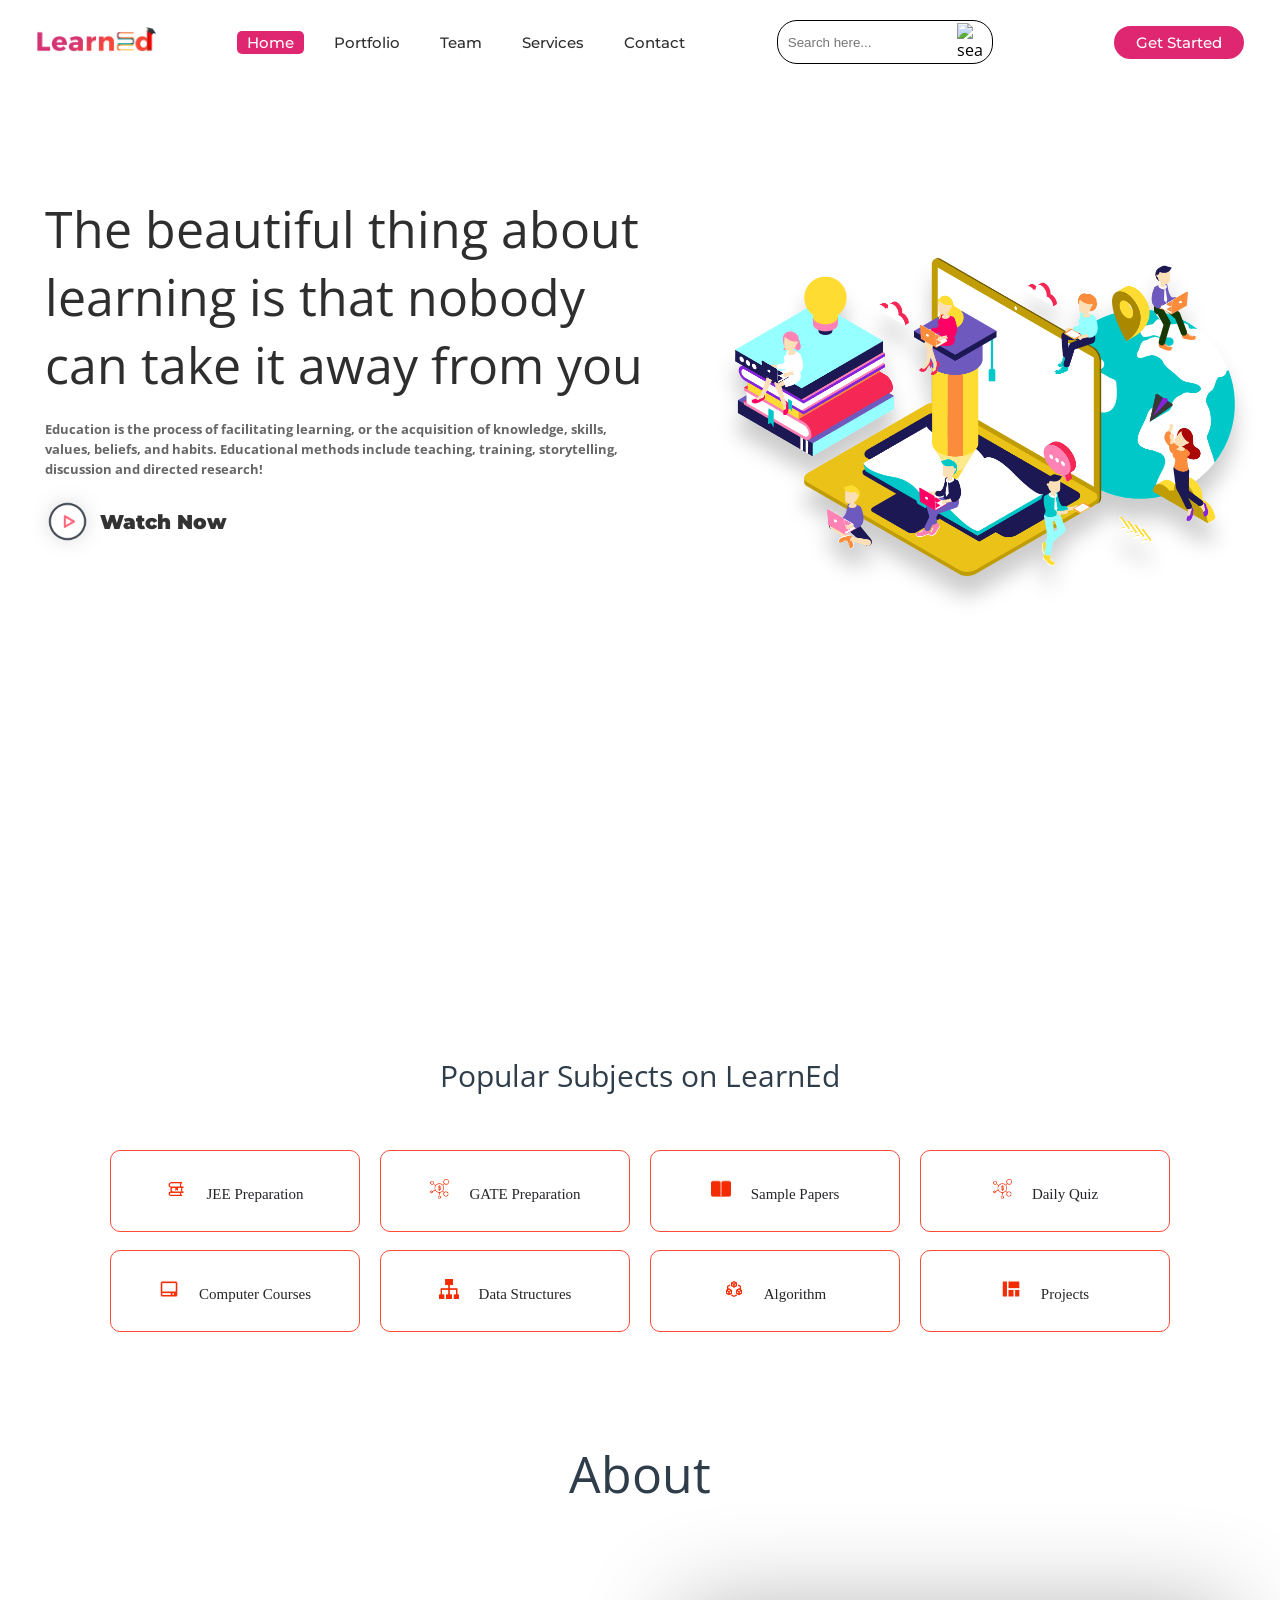
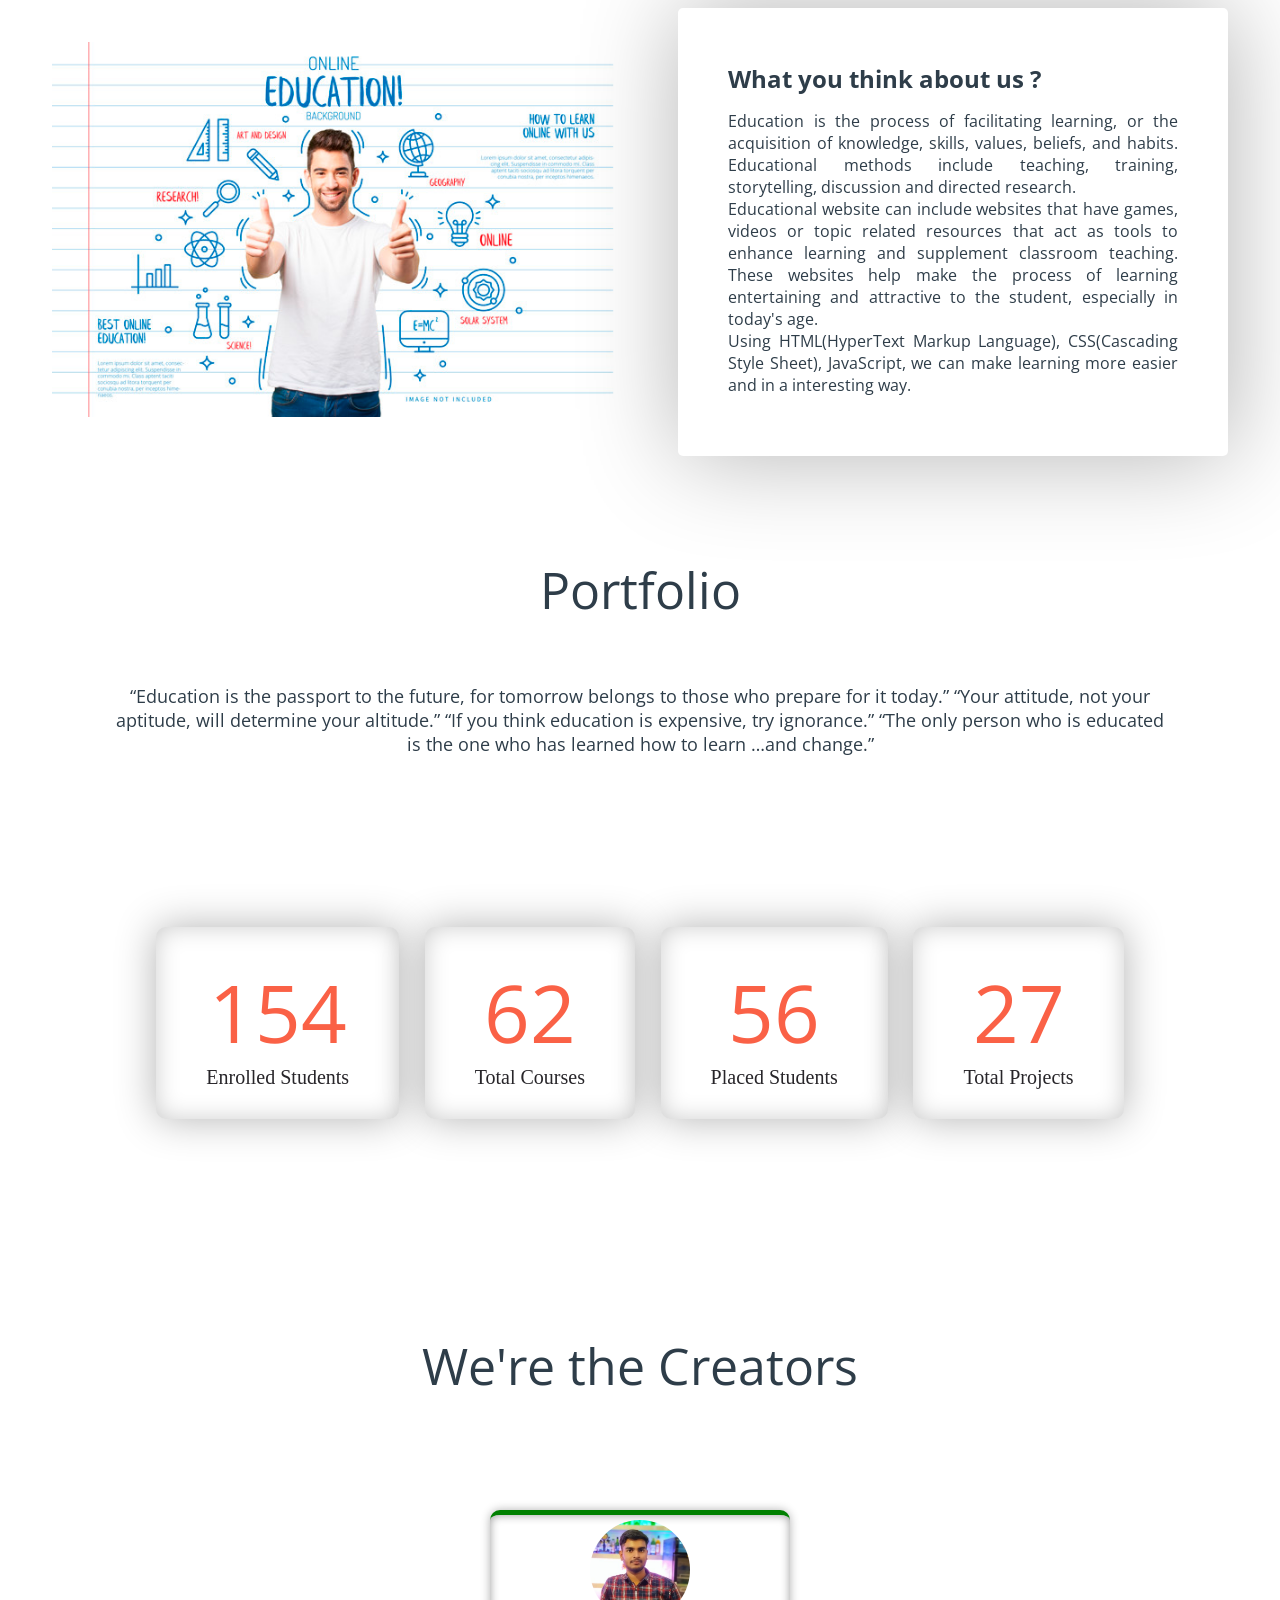
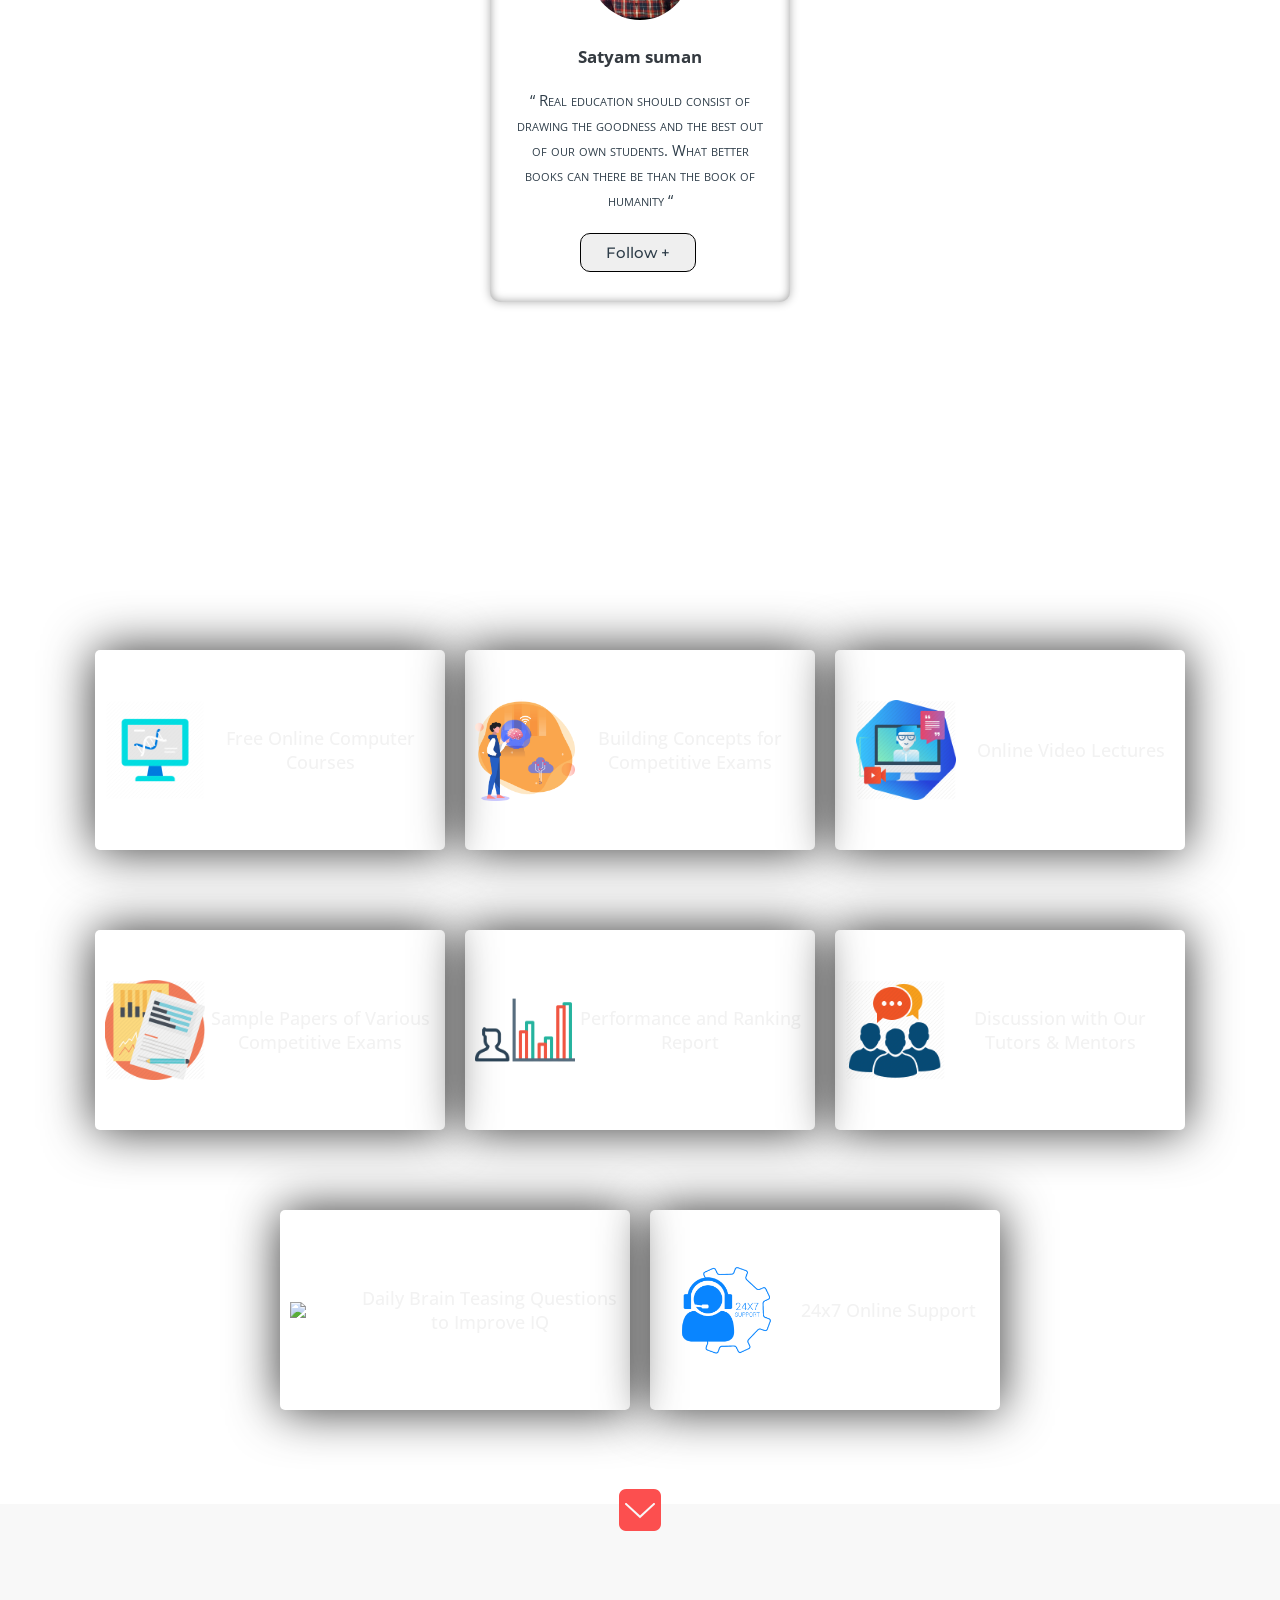
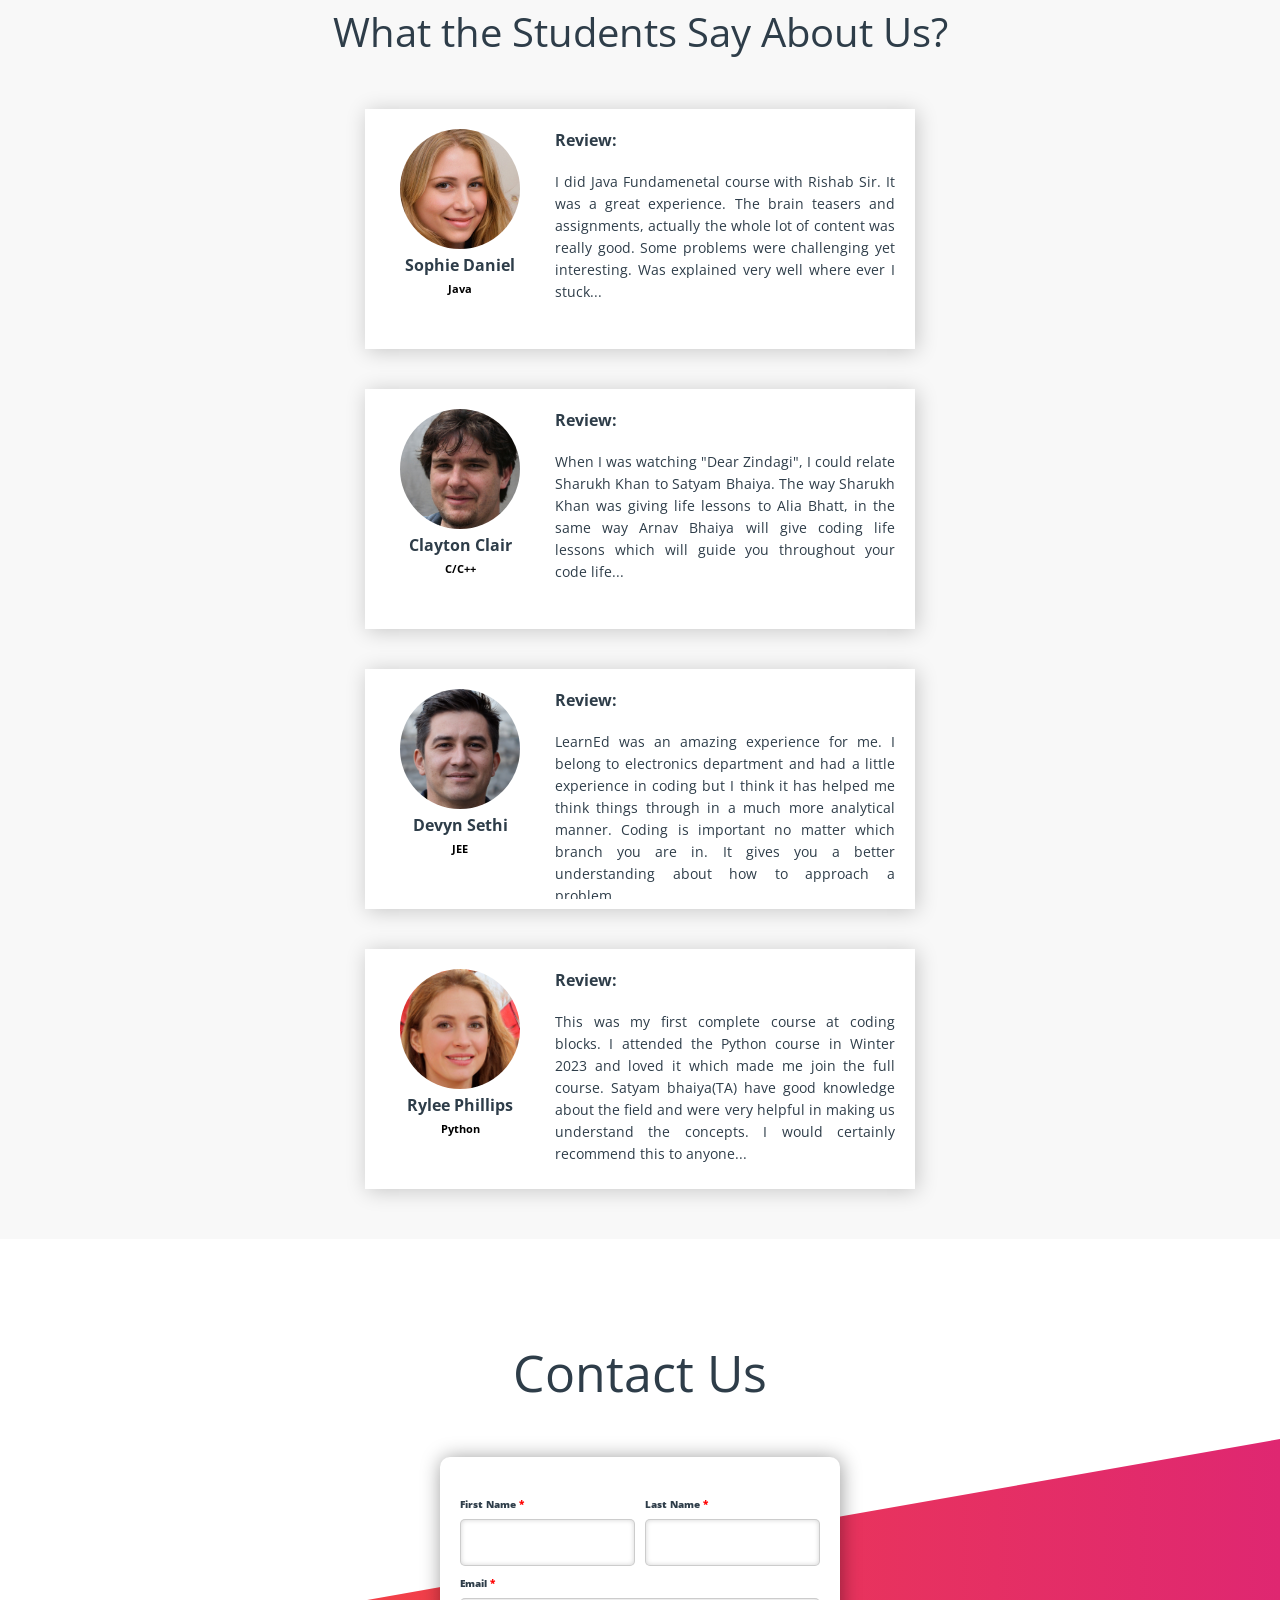
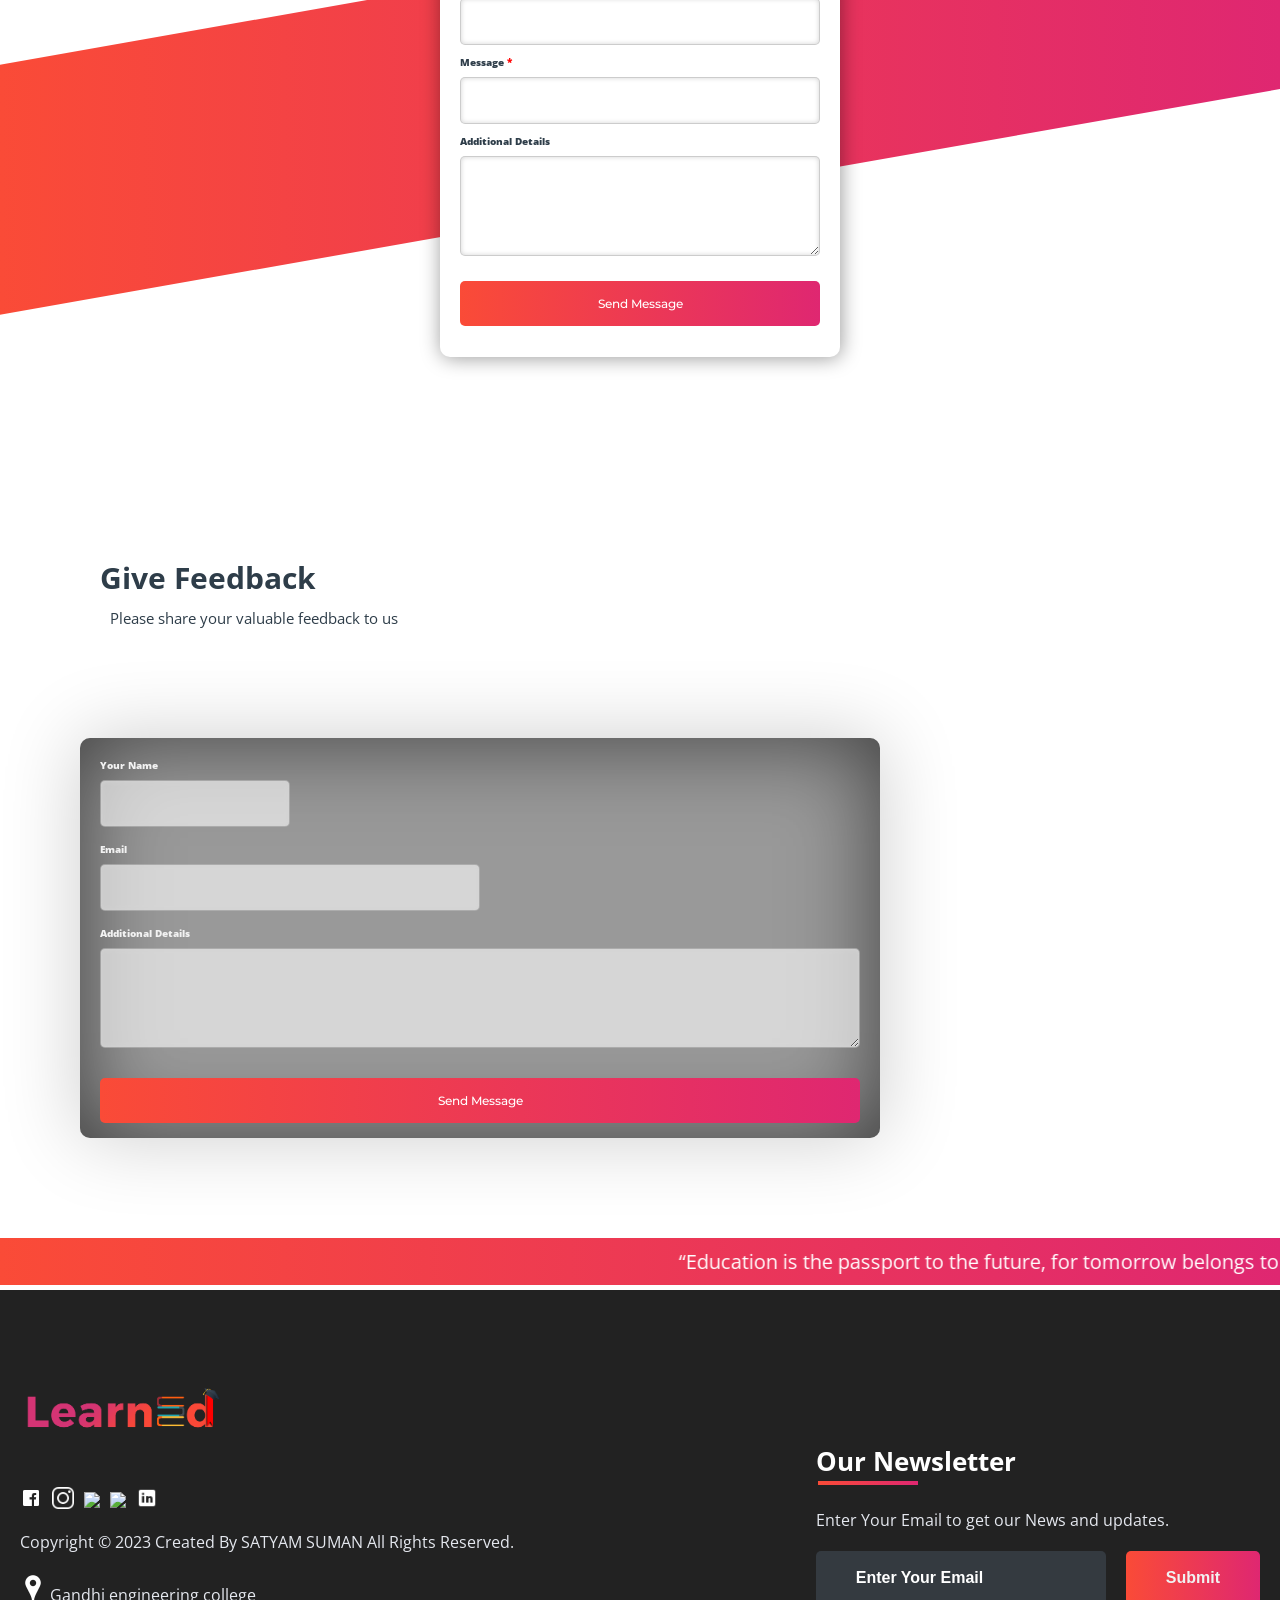
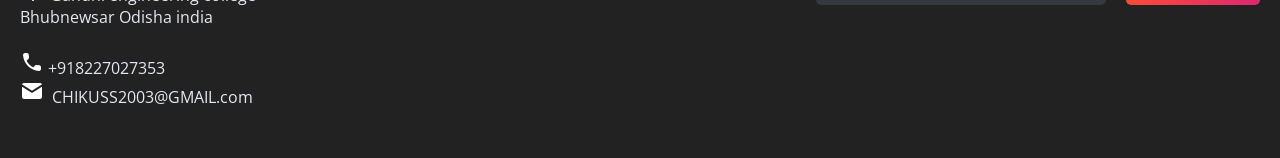
==== index.html @ b63e93ed "Add files via upload" ====
<!DOCTYPE html>
<html>
<head>
	<link rel="shortcut icon" type="png" href="images/icon/favicon.png">
	<meta charset="utf-8">
	<meta http-equiv="X-UA-Comaptible" content="IE=edge">
	<title>LearnEd</title>
	<meta name="desciption" content="">
	<meta name="viewport" content="width=device-width, initial-scale=1">
	<link rel="stylesheet" type="text/css" href="style.css">
	<script type="text/javascript" src="script.js"></script>
	<script src="https://code.jquery.com/jquery-3.2.1.js"></script>
	<script>
		$(window).on('scroll', function(){
  			if($(window).scrollTop()){
  			  $('nav').addClass('black');
 			 }else {
 		   $('nav').removeClass('black');
 		 }
		})
	</script>
</head>
<body>
<!-- Navigation Bar -->
	<header id="header">
		<nav>
			<div class="logo"><img src="images/icon/logo.png" alt="logo"></div>
			<ul>
				<li><a class="active" href="">Home</a></li>
				<li><a href="#portfolio_section">Portfolio</a></li>
				<li><a href="#team_section">Team</a></li>
				<li><a href="#services_section">Services</a></li>
				<li><a href="#contactus_section">Contact</a></li>
			</ul>
			<div class="srch"><input type="text" class="search" placeholder="Search here..."><img src="images/icon/search.png" alt="search" onclick=slide()></div>
			<a class="get-started" href="login.html">Get Started</a>
			<img src="images/icon/menu.png" class="menu" onclick="sideMenu(0)" alt="menu">
		</nav>
		<div class="head-container">
			<div class="quote">
				<p>The beautiful thing about learning is that nobody can take it away from you</p>
				<h5>Education is the process of facilitating learning, or the acquisition of knowledge, skills, values, beliefs, and habits. Educational methods include teaching, training, storytelling, discussion and directed research!</h5>
				<div class="play">
					<img src="images/icon/play.png" alt="play"><span><a href="25" target="_blank">Watch Now</a></span>
				</div>
			</div>
			<div class="svg-image">
				<img src="images/extra/svg1.jpg" alt="svg">
			</div>
		</div>
		<div class="side-menu" id="side-menu">
			<div class="close" onclick="sideMenu(1)"><img src="images/icon/close.png" alt=""></div>
			<div class="user">
				<img src="images/creator/1.png.jpg" alt="Username">
				<p>satyamsuman22</p>
			</div>
			<ul>
				<li><a href="#about_section">About</a></li>
				<li><a href="#portfolio_section">Portfolio</a></li>
				<li><a href="#team_section">Team</a></li>
				<li><a href="#services_section">Services</a></li>
				<li><a href="#contactus_section">Contact</a></li>
				<li><a href="#feedBACK">Feedback</a></li>
			</ul>
		</div>
	</header>


<!-- Some Popular Subjects -->
	<div class="title">
		<span>Popular Subjects on LearnEd</span>
	</div>
	<br><br>
	<div class="course">
		<center><div class="cbox">
		<div class="det"><a href="subjects/jee.html"><img src="images/courses/book.png">JEE Preparation</a></div>
		<div class="det"><a href="subjects/gate.html"><img src="images/courses/d1.png">GATE Preparation</a></div>
		<div class="det"><a href="subjects/jee.html#sample_papers"><img src="images/courses/paper.png">Sample Papers</a></div>
		<div class="det"><a href="subjects/quiz.html"><img src="images/courses/d1.png">Daily Quiz</a></div>
		</div></center>
		<div class="cbox">
		<div class="det"><a href="subjects/computer_courses.html"><img src="images/courses/computer.png">Computer Courses</a></div>
		<div class="det"><a href="subjects/computer_courses.html#data"><img src="images/courses/data.png">Data Structures</a></div>
		<div class="det"><a href="subjects/computer_courses.html#algo"><img src="images/courses/algo.png">Algorithm</a></div>
		<div class="det det-last"><a href="subjects/computer_courses.html#projects"><img src="images/courses/projects.png">Projects</a></div>
		</div>
	</div>

	
<!-- ABOUT -->
	<div class="diffSection" id="about_section">
		<center><p style="font-size: 50px; padding: 100px">About</p></center>
		<div class="about-content">
				<div class="side-image">
					<img class="sideImage" src="images/extra/e3.jpg">
				</div>
				<div class="side-text">
					<h2>What you think about us ?</h2>
					<p>Education is the process of facilitating learning, or the acquisition of knowledge, skills, values, beliefs, and habits. Educational methods include teaching, training, storytelling, discussion and directed research.<br> Educational website can include websites that have games, videos or topic related resources that act as tools to enhance learning and supplement classroom teaching. These websites help make the process of learning entertaining and attractive to the student, especially in today's age. <br>Using HTML(HyperText Markup Language), CSS(Cascading Style Sheet), JavaScript, we can make learning more easier and in a interesting way.</p>
				</div>
		</div>
	</div>


<!-- PORTFOLIO -->
	<div class="diffSection" id="portfolio_section">
		<center><p style="font-size: 50px; padding: 100px; padding-bottom: 40px;">Portfolio</p></center>
		<div class="content">
			<p>
				“Education is the passport to the future, for tomorrow belongs to those who prepare for it today.” “Your attitude, not your aptitude, will determine your altitude.” “If you think education is expensive, try ignorance.” “The only person who is educated is the one who has learned how to learn …and change.”
			</p>
		</div>
	</div>
	<div class="extra">
		<p>We're increasing this data every year</p>
		<div class="smbox">
		<span><center><div class="data">154</div><div class="det">Enrolled Students</div></center></span>
		<span><center><div class="data">62</div><div class="det">Total Courses</div></center></span>
		<span><center><div class="data">56</div><div class="det">Placed Students</div></center></span>
		<span><center><div class="data">27</div><div class="det">Total Projects</div></center></span>
		</div>
	</div>


<!-- TEAM -->
	<div class="diffSection" id="team_section">
		<center><p style="font-size: 50px; padding-top: 100px; padding-bottom: 60px;">We're the Creators</p></center>
		<div class="totalcard">
			<div class="card">
				<center><img src="images/creator/1.png.jpg"></center>
				<center><div class="card-title">Satyam suman</div>
				<div id="detail">
					<p>“ Real education should consist of drawing the goodness and the best out of our own students. What better books can there be than the book of humanity “</p>
					<div class="duty"></div>
					<a href="https://www.linkedin.com/in/satyam-suman-3a633222a/" target="_blank"><button class="btn-akhil">Follow +</button></a>
				</div>
				</center>
			</div>
		</div>
	</div>


<!-- SERVICES -->
	<div class="service-swipe">
		<div class="diffSection" id="services_section">
		<center><p style="font-size: 50px; padding: 100px; padding-bottom: 40px; color: #fff;">Services</p></center>
		</div>
		<a href="subjects/computer_courses.html"><div class="s-card"><img src="images/icon/computer-courses.png"><p>Free Online Computer Courses</p></div></a>
		<a href="subjects/jee.html"><div class="s-card"><img src="images/icon/brainbooster.png"><p>Building Concepts for Competitive Exams</p></div></a>
		<a href="#"><div class="s-card"><img src="images/icon/online-tutorials.png"><p>Online Video Lectures</p></div></a>
		<a href="subjects/jee.html#sample_papers"><div class="s-card"><img src="images/icon/papers.jpg"><p>Sample Papers of Various Competitive Exams</p></div></a>
		<a href="#"><div class="s-card"><img src="images/icon/p3.png"><p>Performance and Ranking Report</p></div></a>
		<a href="#contactus_section"><div class="s-card"><img src="images/icon/discussion.png"><p>Discussion with Our Tutors & Mentors</p></div></a>
		<a href="subjects/quiz.html"><div class="s-card"><img src="images/icon/q1.png"><p>Daily Brain Teasing Questions to Improve IQ</p></div></a>
		<a href="#contactus_section"><div class="s-card"><img src="images/icon/help.png"><p>24x7 Online Support</p></div></a>
	</div>

<!-- Reviews by Students -->
<div id="makeitfull">
	<a href="#review_section"><img src="images/icon/makeitfull.png"></a>
</div>
<div class="review">
	<div class="diffSection" id="review_section">
		<center><p style="font-size: 40px; padding: 100px; padding-bottom: 40px; color: #2E3D49;">What the Students Say About Us?</p></center>
	</div>
	<div class="rev-container">
		<div class="rev-card">
			<div class="identity">
				<img src="images/creator/humanNotExist1.jpg"><p>Sophie Daniel</p>
				<h6>Java</h6>
				<div class="rating"><img src="images/icon/star.png"><img src="images/icon/star.png"><img src="images/icon/star.png"><img src="images/icon/star.png"><img src="images/icon/star.png"></div>
			</div>
			<div class="rev-cont">
				<p id="title">Review:</p>
				<p id="content">
					I did Java Fundamenetal course with Rishab Sir. It was a great experience. The brain teasers and assignments, actually the whole lot of content was really good. Some problems were challenging yet interesting. Was explained very well where ever I stuck...
				</p>
			</div>
		</div>
		<div class="rev-card">
			<div class="identity">
				<img src="images/creator/humanNotExist2.jpg"><p>Clayton Clair</p>
				<h6>C/C++</h6>
				<div class="rating"><img src="images/icon/star.png"><img src="images/icon/star.png"><img src="images/icon/star.png"><img src="images/icon/star.png"><img src="images/icon/star.png"></div>
			</div>
			<div class="rev-cont">
				<p id="title">Review:</p>
				<p id="content">
					When I was watching "Dear Zindagi", I could relate Sharukh Khan to Satyam Bhaiya. The way Sharukh Khan was giving life lessons to Alia Bhatt, in the same way Arnav Bhaiya will give coding life lessons which will guide you throughout your code life...
				</p>
			</div>
		</div>
		<div class="rev-card">
			<div class="identity">
				<img src="images/creator/humanNotExist3.jpg"><p>Devyn Sethi</p>
				<h6>JEE</h6>
				<div class="rating"><img src="images/icon/star.png"><img src="images/icon/star.png"><img src="images/icon/star.png"><img src="images/icon/star.png"><img src="images/icon/star.png"></div>
			</div>
			<div class="rev-cont">
				<p id="title">Review:</p>
				<p id="content">
					LearnEd was an amazing experience for me. I belong to electronics department and had a little experience in coding but I think it has helped me think things through in a much more analytical manner. Coding is important no matter which branch you are in. It gives you a better understanding about how to approach a problem...
				</p>
			</div>
		</div>
		<div class="rev-card">
			<div class="identity">
				<img src="images/creator/humanNotExist4.jpg"><p>Rylee Phillips</p>
				<h6>Python</h6>
				<div class="rating"><img src="images/icon/star.png"><img src="images/icon/star.png"><img src="images/icon/star.png"><img src="images/icon/star.png"><img src="images/icon/star.png"></div>
			</div>
			<div class="rev-cont">
				<p id="title">Review:</p>
				<p id="content">
					This was my first complete course at coding blocks. I attended the Python course in Winter 2023 and loved it which made me join the full course. Satyam bhaiya(TA) have good knowledge about the field and were very helpful in making us understand the concepts. I would certainly recommend this to anyone...
				</p>
			</div>
		</div>
	</div>
</div>

<!-- CONTACT US -->
	<div class="diffSection" id="contactus_section">
		<center><p style="font-size: 50px; padding: 100px">Contact Us</p></center>
		<div class="csec"></div>
		<div class="back-contact">
			<div class="cc">
			<form action="mailto:satyamsuman2003@gmail.com" method="post" enctype="text/plain">
				<label>First Name <span class="imp">*</span></label><label style="margin-left: 185px">Last Name <span class="imp">*</span></label><br>
				<center>
				<input type="text" name="" style="margin-right: 10px; width: 175px" required="required"><input type="text" name="lname" style="width: 175px" required="required"><br>
				</center>
				<label>Email <span class="imp">*</span></label><br>
				<input type="email" name="mail" style="width: 100%" required="required"><br>
				<label>Message <span class="imp">*</span></label><br>
				<input type="text" name="message" style="width: 100%" required="required"><br>
				<label>Additional Details</label><br>
				<textarea name="addtional"></textarea><br>
				<button type="submit" id="csubmit">Send Message</button>
			</form>
			</div>
		</div>
	</div>


<!-- FEEDBACK -->
	<div class="title2" id="feedBACK">
		<span>Give Feedback</span>
		<div class="shortdesc2">
			<p>Please share your valuable feedback to us</p>
		</div>
	</div>

	<div class="feedbox">
		<div class="feed">
			<form action="mailto:satyamsuman2003@gmail.com" method="post" enctype="text/plain">
				<label>Your Name</label><br>
				<input type="text" name="" class="fname" required="required"><br>
				<label>Email</label><br>
				<input type="email" name="mail" required="required"><br>
				<label>Additional Details</label><br>
				<textarea name="addtional"></textarea><br>
				<button type="submit" id="csubmit">Send Message</button>
			</form>
		</div>
	</div>

<!-- Sliding Information -->
	<marquee style="background: linear-gradient(to right, #FA4B37, #DF2771); margin-top: 50px;" direction="left" onmouseover="this.stop()" onmouseout="this.start()" scrollamount="20"><div class="marqu">“Education is the passport to the future, for tomorrow belongs to those who prepare for it today.” “Your attitude, not your aptitude, will determine your altitude.” “If you think education is expensive, try ignorance.” “The only person who is educated is the one who has learned how to learn …and change.”</div></marquee>

<!-- FOOTER -->
	<footer>
		<div class="footer-container">
			<div class="left-col">
				<img src="images/icon/logo - Copy.png" style="width: 200px;">
				<div class="logo"></div>
				<div class="social-media">
					<a href="#"><img src="images/icon\fb.png"></a>
					<a href="#"><img src="images/icon\insta.png"></a>
					<a href="#"><img src="images/icon\tt.png"></a>
					<a href="#"><img src="images/icon\ytube.png"></a>
					<a href="#"><img src="images/icon\linkedin.png"></a>
				</div><br><br>
				<p class="rights-text">Copyright © 2023 Created By SATYAM SUMAN All Rights Reserved.</p>
				<br><p><img src="images/icon/location.png"> Gandhi engineering college<br>Bhubnewsar Odisha india</p><br>
				<p><img src="images/icon/phone.png"> +918227027353<br><img src="images/icon/mail.png">&nbsp; CHIKUSS2003@GMAIL.com</p>
			</div>
			<div class="right-col">
				<h1 style="color: #fff">Our Newsletter</h1>
				<div class="border"></div><br>
				<p>Enter Your Email to get our News and updates.</p>
				<form class="newsletter-form">
					<input class="txtb" type="email" placeholder="Enter Your Email">
					<input class="btn" type="submit" value="Submit">
				</form>
			</div>
		</div>
	</footer>

</body>
</html>
---- style.css ----
@import url('https://fonts.googleapis.com/css?family=Montserrat:500&display=swap');
@import url('https://fonts.googleapis.com/css?family=Dancing+Script&display=swap');
@import url('https://fonts.googleapis.com/css?family=Open+Sans&display=swap');

* {
	box-sizing: border-box;
	margin: 0;
	padding: 0;
}

html {
	scroll-behavior: smooth;
}
body {
	background: #FFF;
	font-family: 'Open Sans', sans-serif;
}

header {
	height: 90vh;
	/* background: #000; */
}
.black {
	box-shadow: 0 2px 10px rgba(0, 0, 0, 0.5);
}
nav {
	padding-top: 20px;
	padding-bottom: 20px;
	top: 0;
	position: fixed;
	display: flex;
	width: 100%;
	z-index: 1000;
	background: #fff;
	justify-content: space-around;
	transition: 1.5s;
	align-items: center;
}
nav ul {
	display: flex;
	align-items: center;
}
nav ul li {
	list-style: none;
	margin: 5px 10px;
}
nav ul li a {
	padding: 2px 10px;
	color: #2e2e2e;
	cursor: pointer;
	transition: .5s;
	text-decoration: none;
}
nav ul li a:hover {
	color: #fff;
	border-radius: 5px;
	background: #DF2771;
}
.active {
	color: #fff;
	border-radius: 5px;
	background: #DF2771;
}
.srch {
	padding: 2px 10px;
	display: flex;
	/* align-items: center; */
	justify-content: center;
	/* background: #0066ff; */
	border: 1px solid;
	border-radius: 20px;
}
.srch img {
	width: 25px;
	cursor: pointer;
}
.srch .search {
	/* padding: 2px 10px; */
	outline: none;
	border: none;
	background: transparent;
}

.get-started {
	margin-left: 50px;
	padding: 5px 20px;
	border: 2px solid #DF2771;
	border-radius: 20px;
	text-decoration: none;
	
	transition: .5s;
	background-color: #DF2771;
	color: #fff;
}
.get-started:hover {
	color: #2e2e2e;
	background: #fff;
}
.logo img{
	width: 120px;
	cursor: pointer;
	transition: all 1s;
}

a, button {
	float: left;
	font-family: "Montserrat", sans-serif;
	font-weight: 500;
	font-size: 15px;
	color: #2E3D49;
	display: block;
	text-decoration: none;
	text-align: center;
}
.head-container {
	margin-top: 245px;
	display: flex;
	flex-wrap: wrap;
	align-items: center;
	justify-content: space-around;
}
.quote {
	width: 600px;
	transform: translateY(-50px);
}
.quote h5 {
	margin-top: 20px;
	color: #0009;
	line-height: 20px;
}
.quote p {
	font-size: 50px;
	color: #2e2e2e;
}
.quote .play {
	margin-top: 20px;
	display: flex;
	/* justify-content: center; */
	align-items: center;
}
.quote .play img {
	width: 45px;
	cursor: pointer;
	filter: drop-shadow(0 0 10px #0002);
}
.quote .play span a{
	margin-left: 10px;
	font-size: 20px;
	font-weight: 900;
	color: rgba(0, 0, 0, 0.8);
	cursor: pointer;
}
.svg-image img{
	width: 500px;
	filter: drop-shadow(0 20px 10px rgba(0,0,0,0.2));
}

/* SIDE MENU */
.menu {
	cursor: pointer;
	width: 25px;
	display: none;
}
.side-menu {
	width: 100%;
	height: 100%;
	background: rgba(182, 33, 90, 0.993);
	position: absolute;
	top: 0;
	transition: .8s;
	z-index: 2000;
	transform: translateX(-100%);
}
.side-menu ul {
	margin-top: 35%;
	display: flex;
	flex-direction: column;
	justify-content: center;
	/* background: #FA4B37; */
}
.side-menu ul li {
	list-style: none;
	/* background: #009900; */
	display: flex;
	justify-content: center;
	align-items: center;
	/* border-bottom: 1px solid #fff; */
	/* padding: 10px 0px; */
}
.side-menu ul li:hover a{
	background: #fff;
	color: #DF2771;
}
.side-menu ul li a{
	color: #FFF;
	width: 100%;
	font-size: 1em;
	/* background: #2E3D49; */
	text-decoration: none;
	padding: 15px 0px;
}
.close img{
	float: right;
	width: 35px;
	cursor: pointer;
	margin: 10px;
}
.user {
	display: flex;
	justify-content: center;
	align-items: center;
	margin-top: 10%;
}
.user img {
	width: 60px;
	border-radius: 50%;
	border: 2px solid #fff;
	filter: drop-shadow(0 10px 20px #0004);
	margin-right: 30px;
	cursor: pointer;
}
.user p {
	color: #fff;
	cursor: pointer;
}
.user img, .user p {
	opacity: 1;
}
/*Common things in all sections*/
#about_section, #portfolio_section, #team_section, #services_section, #contactus_section {
	font-family: 'Open Sans', sans-serif;
	color: #2E3D49;
	position: relative;
}
.diffSection {
	width: 100%;
	/*position: relative;*/
	justify-content: center;
	align-items: center;
}
.diffSection .content {
	margin: 10px;
	text-align: center;
	padding: 10px 100px;
	font-size: 1.1em;
}

/*PORTFOLIO*/
.extra {
	width: 100%;
}
.extra p {
	padding: 30px;
	padding-bottom: 150px;
	font-size: 50px;
	text-align: center;
	color: #fff;
	background-image: linear-gradient(rgba(0,0,0,0),rgba(0,0,0,0.7)),url("images/extra/b1.jpg");
	background-size: cover;
	background-attachment: fixed;
	font-family: cursive;
	z-index: -9;
}
.smbox {
	display: flex;
	flex-wrap: wrap;
	transform: translateY(-100px);
	justify-content: center;
}
.smbox span {
	margin: 1%;
	background: #fff;
	box-shadow: inset 0px 0px 25px rgba(0,0,0,0.2),
						0 0 40px rgba(0,0,0,0.3);
	border-radius: 10px;
	padding: 30px 50px;
	cursor: pointer;
}
.smbox span:hover {
	transform: scale(1.3);
	transition: .5s ease;
}
.smbox .data {
	font-size: 80px;
	color: #FA6146;	
}
.smbox .det {
	font-size: 20px;
	color: #272529;
	font-family: cursive;
}

/*Title*/
.title {
	 margin-top: 0px; 
	font-family: 'Open Sans', sans-serif;
	font-size: 30px;
	text-align: center;
	color: #2E3D49;
}

/*ABOUT*/
.about-content {
	width: 100%;
	position: relative;
	justify-content: center;
	flex-wrap: wrap;
	display: flex;
	align-items: center;
}
.about-content .side-text {
	width: 550px;
	padding: 50px 40px;
	background: #fff;
	box-shadow: 2px 0 100px rgba(0,0,0,0.3);
	border-radius: 5px;
	text-align: justify;
	line-height: 22px;
	opacity: 0;
	transform: translateX(-100px);
	transition: 1s ease-in-out;
}
.about-content .side-text-appear {
	opacity: 1;
	transform: translateX(0px);
}
.about-content .side-text h2 {
	padding: 10px;
}
.about-content .side-text p {
	padding: 10px;
}
.about-content .side-image img {
	width: 90%;
	border-radius: 5px;
}
.sideImage {
	transform: translateX(100px);
	opacity: 0;
	transition: .8s ease-in-out;
}
.sideImage-appear {
	opacity: 1;
	transform: translateX(0px);
}

/*POPULAR SUBJECTS*/
.cbox {
	position: relative;
	width: 100%;
	display: inline-flex;
	flex-wrap: wrap;
	justify-content: center;
}
.cbox .det {
	width: 250px;
	height: 80px;
	margin: 10px;
	background: #fff;
	cursor: pointer;
}
.cbox .det a{
	justify-content: space-around;
	width: 250px;
	padding: 28px;
	border-radius: 10px;
	border: 1px solid #FA4B37;
	font-size: 15px;
	color: #272529;
	font-family: cursive;
	text-decoration: none;
}
.cbox .det a:hover {
	background: linear-gradient(to right, #FA4B37, #DF2771);
	color: white;
}
.cbox .det a:hover img{
	filter: brightness(100);
}
.cbox img {
	width: 20px;
	margin-right: 20px;
}

/*TEAM SECTION*/
.totalcard {
	width: 100%;
	display: flex;
	flex-wrap: wrap;
	align-items: center;
	justify-content: center;
	margin-bottom: 50px;
}
.totalcard .card {
	margin: 50px;
	width: 300px;
	border-radius: 10px;
	background: #fff;
}
.totalcard .card{
	box-shadow: inset 0 0 10px rgba(0,0,0,0.4),
					0 0 10px rgba(0,0,0,0.3);
}
.card:nth-child(1){
	border-top: 5px solid green;
}
.card:nth-child(2){
	border-top: 5px solid blue;
}
.card:nth-child(1):hover {
	box-shadow: inset 0px 0px 10px rgba(0,255,0,0.5),
				1px 1px 30px rgba(0,255,0,0.5);
}
.card:nth-child(2):hover {
	box-shadow: inset 0px 0px 10px rgba(0,0,255,0.5),
				1px 1px 30px rgba(0,0,255,0.5);
}
.totalcard .card img {
	width: 100px;
	height: 100px;
	margin-top: 5px;
	cursor: pointer;
	border-radius: 50px;
	transition-duration: .8s;
}
.totalcard .card img:hover {
	transform: scale(3.5);
	border-radius: 0;
	box-shadow: 0 0 20px rgba(0,0,0,0.5);
}
#detail p{
	font-size: 15px;
	line-height: 25px;
	font-variant: small-caps;
	text-align: center;
	margin: 25px;
	margin-bottom: 0px;
	margin-top: 0px;
}
#detail button {
	outline: none;
	border-radius: 10px;
	border-style: none;
	border: 1px solid black;
	padding: 9px 25px;
	cursor: pointer;
	transition-duration: .4s;
}
#detail a {
	bottom: 80px;
	text-decoration: none;
	margin-bottom: 30px;
	margin-top: 20px;
	margin-left: 90px;
	align-self: center;
}
.btn-satyam:hover {
	background: rgba(0,255,0,0.7);
	color: #fff;
}
.btn-satyam2:hover {
	background: rgba(0,0,255,0.5);
	color: #fff;
}
.card-title {
	font-size: 17px;
	color: #343A40;
	padding: 20px;
	font-weight: 700;
}

/*Service Section*/
/*Service Section*/
.service-swipe {
	display: flex;
	flex-wrap: wrap;
	justify-content: center;
	align-items: center;
	background-image: linear-gradient(rgba(0,0,0,0),rgba(0,0,0,0.7)),url("images/extra/b3.jpg");
	background-size: cover;
	background-attachment: fixed;
}
.service-swipe .s-card img {
	width: 100px;
}
.service-swipe a {
	padding: 0;
	margin: 40px 10px;
}
.service-swipe .s-card {
	display: flex;
	justify-content: space-around;
	padding: 10px;
	align-items: center;
	text-align: center;
	width: 350px;
	height: 200px;
	box-shadow: inset 0 0 20px rgba(255,255,255,0.05),
					0 0 50px rgba(0,0,0,0.8);
	border-radius: 5px;
	cursor: pointer;
	transition-duration: .5s;
}
.service-swipe .s-card p {
	color: #f2f2f2;
	font-size: 1.2em;
	font-family: 'Open Sans',sans-serif;
}
.service-swipe .s-card:hover {
	box-shadow: 0 0 50px rgba(255,255,255,0.8);
	transform: translateY(-10px);
}

/*Contact Us Section*/
.csec {
	background: linear-gradient(to right, #FA4B37, #DF2771);
	background-attachment: fixed; 
	position: absolute;
	width: 100%;
	height: 250px;
	top: 200px;
	content: '';
	transform-origin: top right;
	transform: skewY(-10deg);
	z-index: -1;
}
.back-contact {
	margin-top: 0px;
	transform: translateY(-50px);
	display: flex;
	align-items: center;
	justify-content: space-around;
}
.cc {
	height: 400px;
	width: 400px;
	height: 500px;
	border-radius: 10px;
	justify-content: center;
	box-shadow: 1px 1px 20px rgba(0,0,0,0.4);
	background: #fff;
}
.cc form {
	margin: 5%;
	margin-top: 40px;
	width: 90%;
	height: 90%;
}
.cc form label {
	position: absolute;
	color: #2E3D49;
	font-size: 10px;
	font-weight: 800;
}
.cc form input {
	padding: 15px;
	margin-bottom: 10px;
	border-radius: 5px;
	box-shadow: inset 0 0 5px lightgray;
	border: 1px solid rgba(0,0,0,0.2);
	outline: none;
	color: #2E3D49;
	font-weight: 600;
}
.imp {
	color: red;
}
form textarea {
	width: 100%;
	height: 100px;
	box-shadow: inset 0 0 5px lightgray;
	border: 1px solid rgba(0,0,0,0.2);
	border-radius: 5px;
	outline: none;
	color: #2E3D49;
	font-weight: 600;
	padding: 15px;
}
#csubmit {
	margin-top: 20px; 
	background: linear-gradient(to right, #FA4B37, #DF2771);
	border-radius: 5px;
	border-style: none;
	outline: none;
	width: 100%;
	padding: 15px 25px;
	color: #fff;
	font-size: 12px;
	cursor: pointer;
}

/*REVIEW SECTION*/
#makeitfull {
	display: flex;
	justify-content: center;
	transform: translateY(35px);
}
#makeitfull img {
	width: 50px;
}
.review {
	background: #F8F8F8;
	width: 100%;
}
.rev-container {
	padding: 10px 10%;
	display: flex;
	flex-wrap: wrap;
	justify-content: space-around;
}
.rev-container .rev-card {
	/*overflow: hidden;*/
	width: 550px;
	height: 240px;
	margin-bottom: 40px;
	background: #fff;
	display: flex;
	padding: 10px;
	box-shadow: 2px 2px 20px rgba(0,0,0,0.2);
}
.rev-card:hover {
	box-shadow: 1px 1px 5px rgba(0,0,0,0.2);
}
.identity {
	display: flex;
	flex-wrap: wrap;
	justify-content: center;
	padding: 10px;
}
.identity img {
	width: 120px;
	height: 120px;
	transition-duration: .8s;
	border-radius: 50%;
}
.identity img:hover {
	transform: scale(2.2);
	border-radius: 0px;
	box-shadow: 0 0 20px rgba(0,0,0,0.3);
}
.identity p {
	width: 150px;
	font-weight: bold;
	color: #2E3D49;
	text-align: center;
}
.identity h6 {
	width: 150px;
	text-align: center;
}
.identity .rating img {
	width: 12px;
	height: 12px;
	margin-right: 5px;
}
.rev-cont {
	overflow: hidden;
}
.rev-cont #title {
	padding: 10px;
	color: #2E3D49;
	font-weight: bold;
}
.rev-cont #content {
	padding: 10px;
	font-size: .9em;
	color: #2E3D49;
	line-height: 22px;
	text-align: justify;
}


/*FEEDBACK*/
.title2 {
	position: relative;
	margin-top: 150px;
	margin-left: 100px;
}
.title2 span{
	font-weight: 700;
	font-family: 'Open Sans', sans-serif;
	font-size: 30px;
	color: #2E3D49;
}
.title2 .shortdesc2 {
	padding: 10px;
	font-family: 'Open Sans', sans-serif;
	font-size: 15px;
	color: #2E3D49;
	margin-bottom: 10px;
}
.feedbox {
	margin-top: 50px;
	width: 100%;
	display: flex;
	background-image: linear-gradient(rgba(0,0,0,0),rgba(0,0,0,0.7)),url("images/extra/b4.jpg");
	background-size: cover;
	padding: 50px 80px;
	background-attachment: fixed;
}
.feed {
	width: 800px;
	height: 400px;
	position: relative;
	border-radius: 10px;
	justify-content: center;
	box-shadow: inset 0 0 90px rgba(0,0,0,0.6),
					0 0 80px rgba(0,0,0,0.2);
	background: rgba(0,0,0,0.4);
}
.feed form {
	width: 100%;
	height: 100%;
	padding: 20px;
}

.feed form label {
	position: absolute;
	color: #f2f2f2;
	font-size: 10px;
	font-weight: 800;
}
.feed form input, .feed textarea {
	padding: 15px;
	border-radius: 5px;
	box-shadow: inset 0 0 5px lightgray;
	border: 1px solid rgba(0,0,0,0.2);
	outline: none;
	color: #2E3D49;
	background: #fff9;
	font-weight: 600;
}
.feed form input {
	margin-bottom: 15px;
	width: 50%;
}
.feed form .fname {
	width: 25%;
}
.feed form textarea {
	width: 100%;
	height: 100px;
}
.feed #csubmit {
	margin-top: 25px; 
	background: linear-gradient(to right, #FA4B37, #DF2771);
	border-radius: 5px;
	border-style: none;
	outline: none;
	width: 100%;
	padding: 15px 25px;
	color: #fff;
	font-size: 12px;
	cursor: pointer;
}

/*SCROLLING TEXT*/
.marqu {
	text-align: center;
	justify-content: center;
	color: #fff;
	font-size: 20px;
	padding: 10px;
}

/*FOOTER*/
footer {
	color: #E5E8EF;
	background: #000D;
	padding: 50px 0; 
}
footer .footer-container {
	max-width: 1300px;
	margin: auto;
	padding: 0 20px;
	display: flex;
	justify-content: space-between;
	align-items: center;
	flex-wrap: wrap-reverse;
}
footer .social-media img{
	width: 22px;
}
footer .logo {
	width: 180px;
	color: #fff;
}
footer .social-media a{
	margin-right: 10px;
	font-size: 22px;
	text-decoration: none;
}
footer .right-col h1{
	font-size: 26px;
}
footer .border{
	width: 100px;
	height: 4px;
	background: linear-gradient(to right, #FA4B37, #DF2771);
	margin: 2px;
}
footer .newsletter-form {
	display: flex;
	justify-content: center;
	align-items: center;
	flex-wrap: wrap;
}
footer input::placeholder {
  color: white !important;
}
footer .txtb {
	flex: 1;
	padding: 18px 40px;
	font-size: 16px;
	background: #343A40;
	border: none;
	font-weight: 700;
	outline: none;
	border-radius: 5px;
	min-width: 260px;
	margin-top: 20px;
	color: white;
}
footer .btn {
	margin-top: 20px;
	padding: 18px 40px;
	font-size: 16px;
	color: #f1f1f1;
	background: linear-gradient(to right, #FA4B37, #DF2771);
	border: none;
	font-weight: 700;
	outline: none;
	border-radius: 5px;
	margin-left: 20px;
	cursor: pointer;
	transition: opacity .3s linear;	
}
footer .btn:hover {
	opacity: .7;
}

/*PROPERTIES FOR MAKING WEBSITE RESPONSIVE*/
@media screen and (max-width: 960px) {
	.footer-container {
		max-width: 600px;
	}
	.right-col {
		width: 100%;
		margin-bottom: 60px;
	}
	.left-col {
		width: 100%;
		text-align: center;
	}
	.social-media {
		display: flex;
		justify-content: center;
	}
	.logo {
		transition: 1s;
		margin-left: 30%;
	}
	nav ul, .srch, .get-started{
		display: none;
	}
	.menu {
		display: block;
	}
	nav {
		padding-bottom: 20px;
		border-bottom: 1px solid #0005;
		/* position: fixed; */
		/* top: 0; */
	}
	.quote p, .quote h5, .play {
		justify-content: center;
		text-align: center;
	}
	.quote p {
		font-size: 30px;
	}
	.service-container .right-side img {
		width: 90%;
	}
	.title {
		margin-top: 0px;
	}
	
}
@media screen and (max-width: 700px) {
	footer .btn{
		margin: 0;
		width: 100%;
		margin-top: 20px;
	}
	.svg-image img {
		width: 90%;
		margin: 20px;
		/* align-self: center; */
	}
}

@media screen and (max-width: 1000px) {	
	.feedbox form input, .feedbox form .fname{
		width: 100%;
	}
}
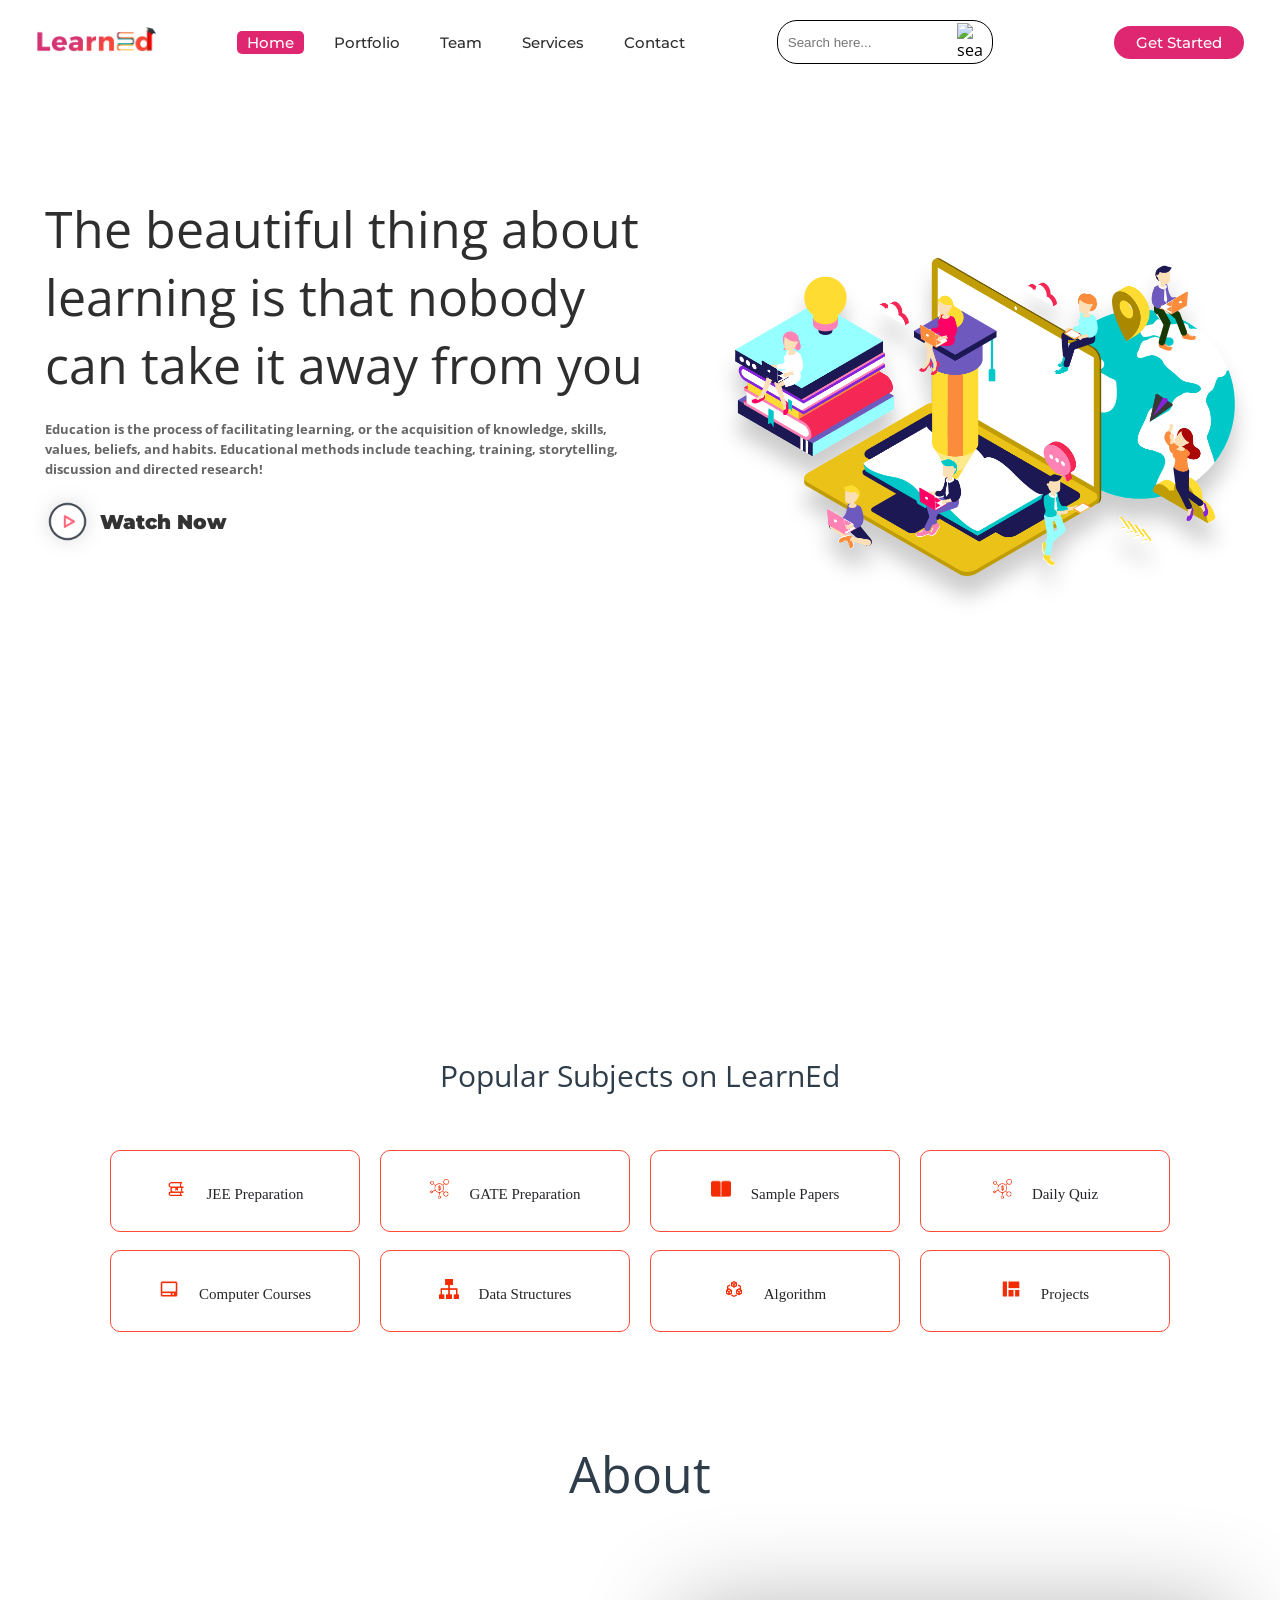
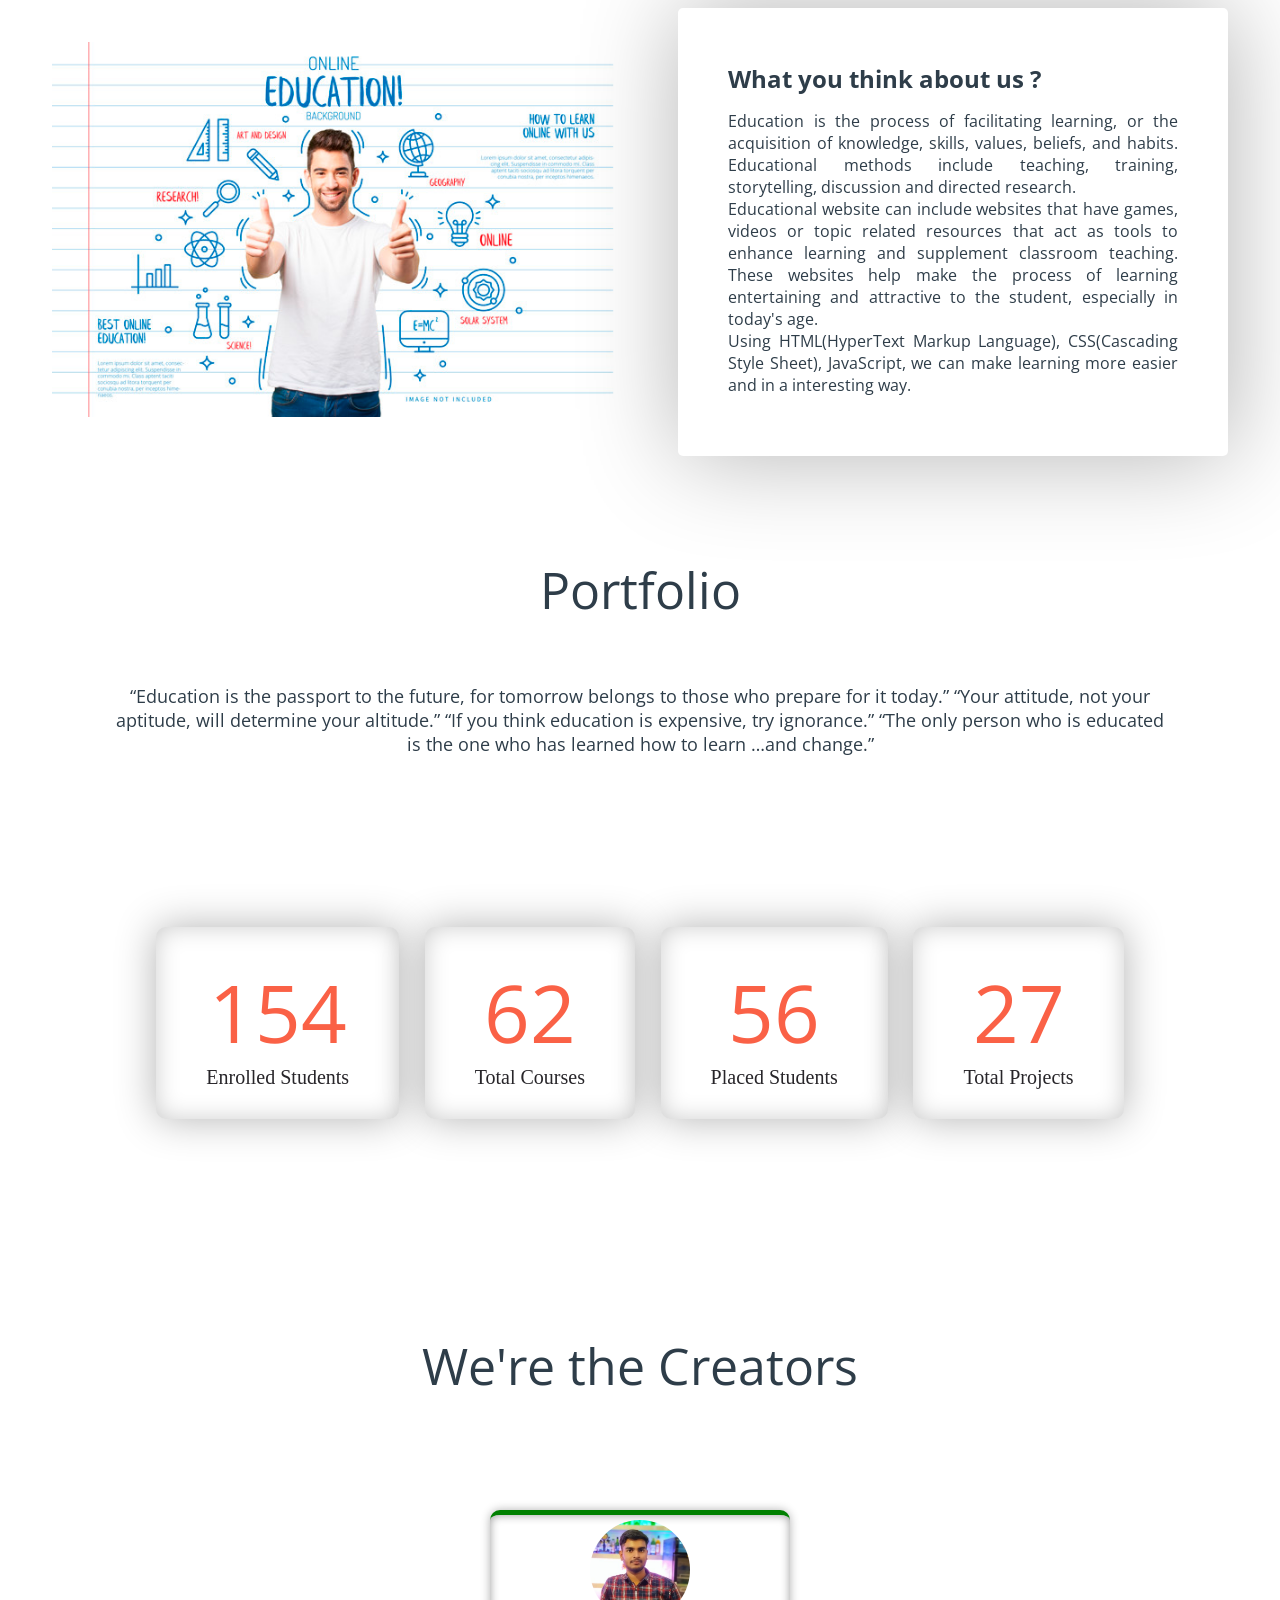
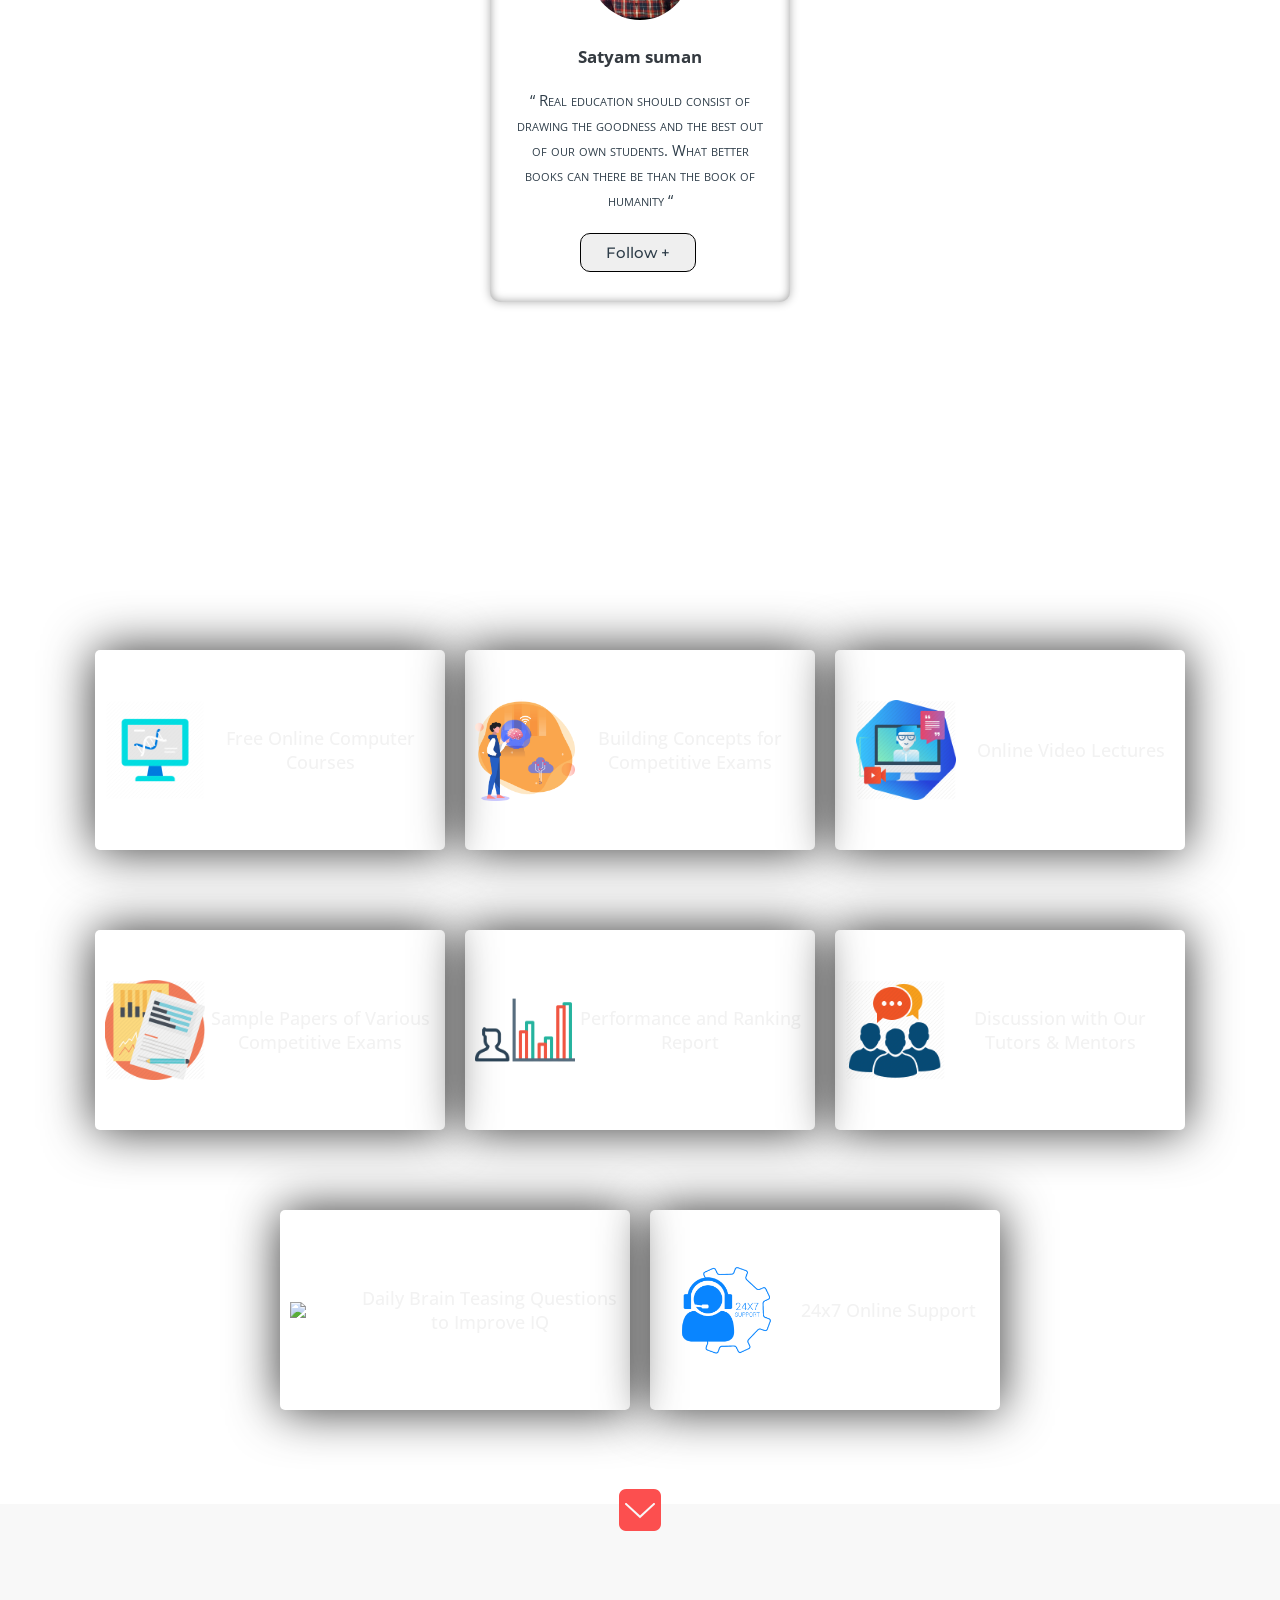
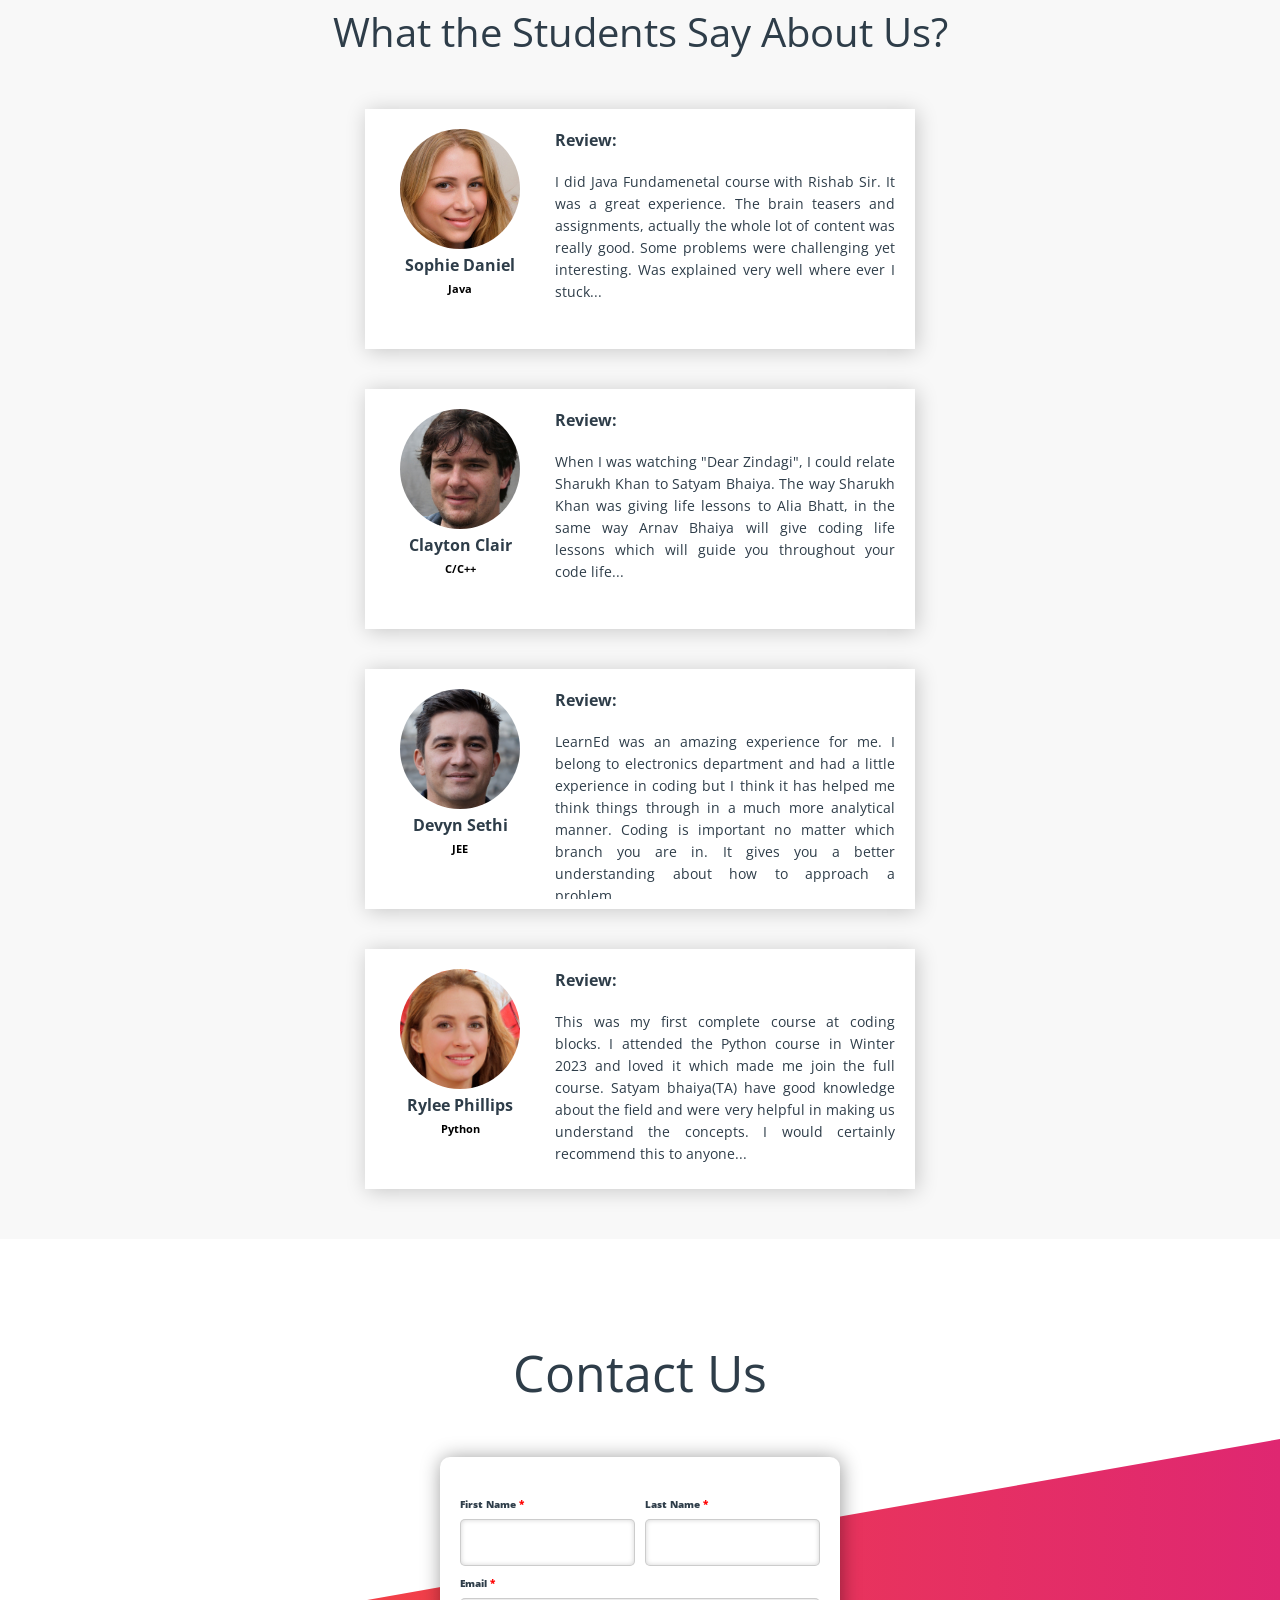
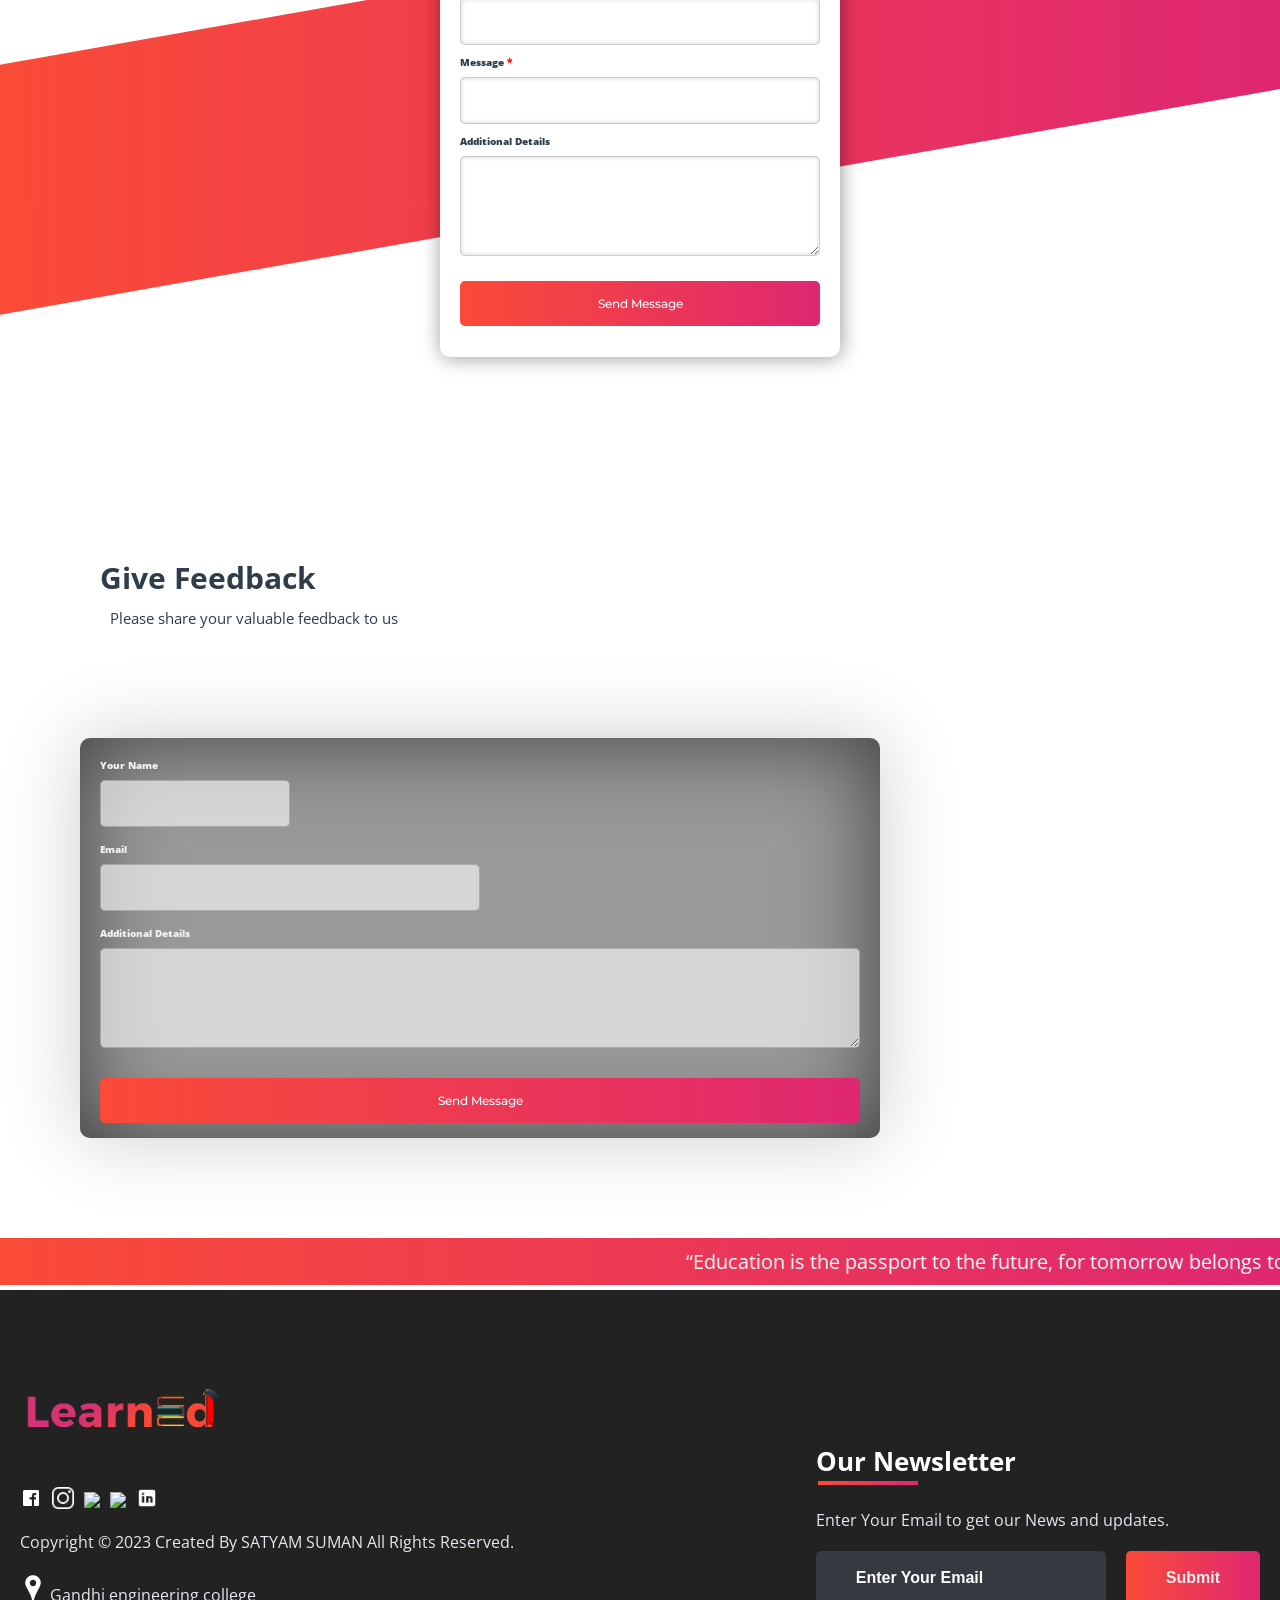
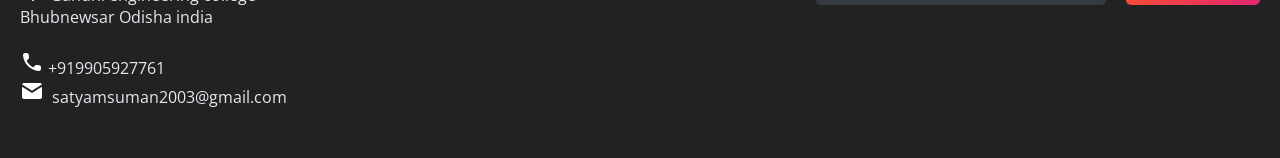
==== commit 61bdebd1: "index.html" ====
--- a/index.html
+++ b/index.html
@@ -283,7 +283,7 @@
 				</div><br><br>
 				<p class="rights-text">Copyright © 2023 Created By SATYAM SUMAN All Rights Reserved.</p>
 				<br><p><img src="images/icon/location.png"> Gandhi engineering college<br>Bhubnewsar Odisha india</p><br>
-				<p><img src="images/icon/phone.png"> +918227027353<br><img src="images/icon/mail.png">&nbsp; CHIKUSS2003@GMAIL.com</p>
+				<p><img src="images/icon/phone.png"> +919905927761<br><img src="images/icon/mail.png">&nbsp; satyamsuman2003@gmail.com</p>
 			</div>
 			<div class="right-col">
 				<h1 style="color: #fff">Our Newsletter</h1>
@@ -298,4 +298,4 @@
 	</footer>
 
 </body>
-</html>+</html>
